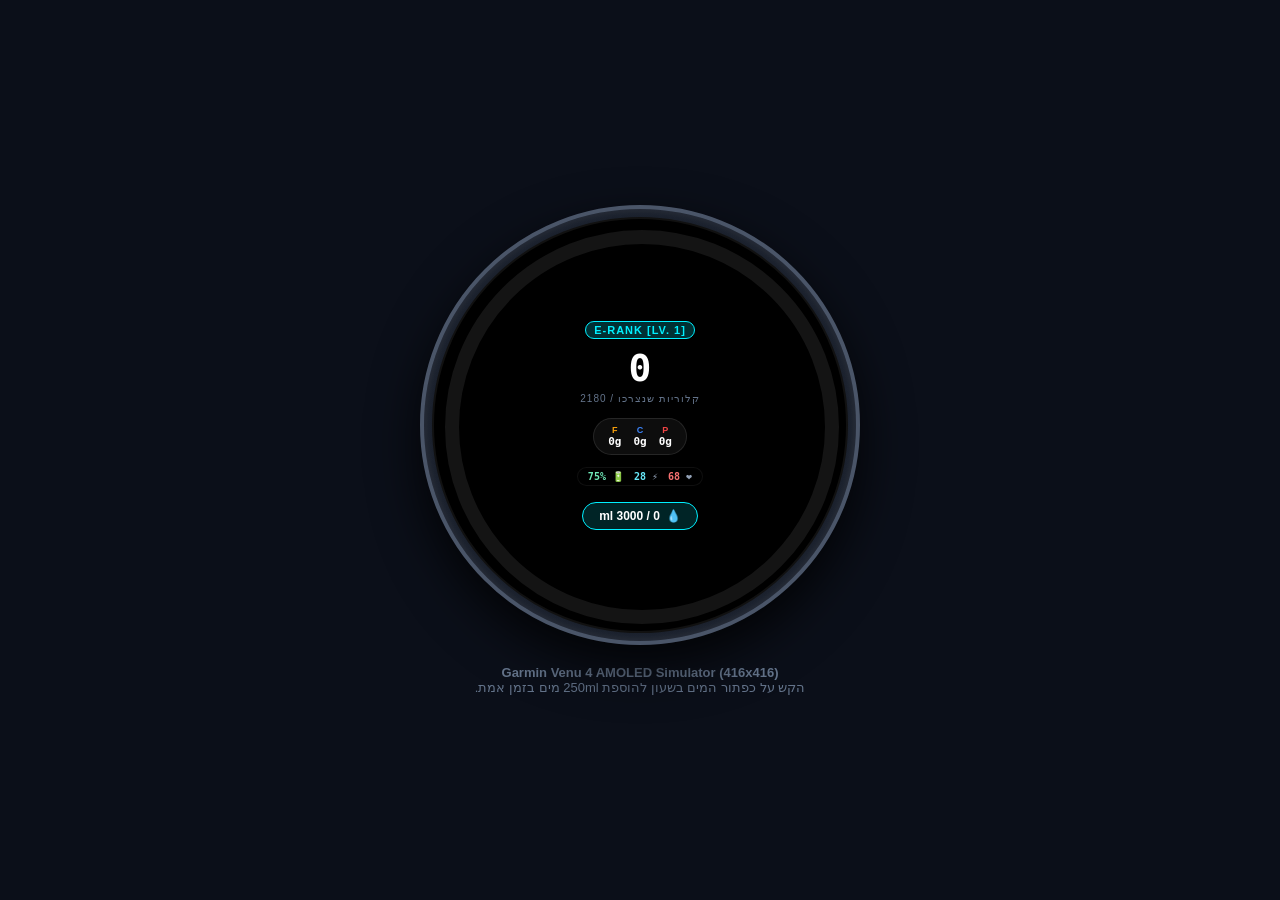
==== public/watch.html @ 8a44a3c0 "feat: Solo Leveling Fitness cloud deployment configuration" ====
<!DOCTYPE html>
<html lang="he" dir="rtl">
<head>
  <meta charset="UTF-8">
  <meta name="viewport" content="width=device-width, initial-scale=1.0, maximum-scale=1.0, user-scalable=no">
  <title>Garmin Venu 4 | Solo Leveling Watch Mode</title>
  <style>
    :root {
      --watch-bg: #000000;
      --cyan: #00f0ff;
      --blue: #3b82f6;
      --red: #ef4444;
      --yellow: #f59e0b;
      --green: #10b981;
      --text: #ffffff;
      --text-dim: #64748b;
    }

    * {
      box-sizing: border-box;
      margin: 0;
      padding: 0;
      user-select: none;
    }

    body {
      background-color: #0b0f19;
      color: var(--text);
      font-family: -apple-system, BlinkMacSystemFont, 'Segoe UI', Roboto, sans-serif;
      min-height: 100vh;
      display: flex;
      flex-direction: column;
      align-items: center;
      justify-content: center;
      padding: 20px;
    }

    .watch-case {
      width: 440px;
      height: 440px;
      background: radial-gradient(circle, #2d3748 0%, #1a202c 70%, #0d1117 100%);
      border-radius: 50%;
      display: flex;
      align-items: center;
      justify-content: center;
      box-shadow: 0 20px 50px rgba(0, 0, 0, 0.8), inset 0 0 10px rgba(255, 255, 255, 0.1);
      border: 4px solid #4a5568;
      position: relative;
    }

    /* Exact Garmin Venu 4 Screen Size (416x416 AMOLED) */
    .watch-screen {
      width: 416px;
      height: 416px;
      background: var(--watch-bg);
      border-radius: 50%;
      overflow: hidden;
      position: relative;
      display: flex;
      flex-direction: column;
      align-items: center;
      justify-content: center;
      padding: 30px;
      border: 2px solid #111;
    }

    /* Circular SVG Gauge for Watch */
    .watch-gauge-svg {
      position: absolute;
      top: 0;
      left: 0;
      width: 416px;
      height: 416px;
      transform: rotate(-90deg);
      pointer-events: none;
    }

    .watch-track {
      fill: none;
      stroke: rgba(255, 255, 255, 0.08);
      stroke-width: 14;
    }

    .watch-fill {
      fill: none;
      stroke: var(--cyan);
      stroke-width: 14;
      stroke-linecap: round;
      stroke-dasharray: 1200;
      stroke-dashoffset: 1200;
      transition: stroke-dashoffset 0.6s ease;
      filter: drop-shadow(0 0 8px var(--cyan));
    }

    .watch-content {
      z-index: 10;
      display: flex;
      flex-direction: column;
      align-items: center;
      gap: 6px;
      text-align: center;
    }

    .watch-rank-badge {
      background: rgba(0, 240, 255, 0.2);
      border: 1px solid var(--cyan);
      color: var(--cyan);
      font-size: 11px;
      font-weight: 800;
      padding: 2px 8px;
      border-radius: 12px;
      letter-spacing: 1px;
    }

    .watch-cal-large {
      font-size: 38px;
      font-weight: 900;
      font-family: 'SF Mono', Menlo, monospace;
      color: #ffffff;
      line-height: 1;
      margin-top: 4px;
    }

    .watch-cal-label {
      font-size: 10px;
      color: var(--text-dim);
      text-transform: uppercase;
      letter-spacing: 1px;
    }

    /* Mini Macro Triad */
    .watch-macros {
      display: flex;
      gap: 12px;
      margin-top: 8px;
      background: rgba(255, 255, 255, 0.05);
      padding: 6px 14px;
      border-radius: 20px;
      border: 1px solid rgba(255, 255, 255, 0.1);
    }

    .macro-col {
      display: flex;
      flex-direction: column;
      align-items: center;
      font-size: 10px;
    }

    .macro-tag {
      font-weight: 800;
      font-size: 9px;
    }

    .macro-tag.p { color: var(--red); }
    .macro-tag.c { color: var(--blue); }
    .macro-tag.f { color: var(--yellow); }

    .macro-num {
      font-family: 'SF Mono', monospace;
      font-size: 11px;
      font-weight: 700;
    }

    /* Water Quick Add Button on Watch */
    .watch-water-btn {
      margin-top: 10px;
      background: rgba(0, 240, 255, 0.15);
      border: 1px solid var(--cyan);
      color: #ffffff;
      padding: 6px 16px;
      border-radius: 20px;
      font-size: 12px;
      font-weight: 700;
      display: flex;
      align-items: center;
      gap: 6px;
      cursor: pointer;
      transition: transform 0.15s, background 0.15s;
    }

    .watch-water-btn:active {
      transform: scale(0.92);
      background: rgba(0, 240, 255, 0.35);
    }

    .watch-footer-info {
      margin-top: 20px;
      text-align: center;
      max-width: 440px;
      font-size: 13px;
      color: var(--text-dim);
    }
  </style>
</head>
<body>

  <div class="watch-case">
    <div class="watch-screen">
      <!-- 416x416 Circular Calorie Ring -->
      <svg class="watch-gauge-svg" viewBox="0 0 416 416">
        <circle class="watch-track" cx="208" cy="208" r="190" />
        <circle id="watch-fill" class="watch-fill" cx="208" cy="208" r="190" />
      </svg>

      <div class="watch-content">
        <div id="w-attent" style="display:none; font-size:9px; color:#f3e8ff; font-weight:800; background:rgba(168,85,247,0.3); border:1px solid #c084fc; border-radius:10px; padding:2px 8px; margin-bottom:2px; font-family:'SF Mono',monospace;">
          💊 ATTENT ACTIVE
        </div>
        <div id="w-rank" class="watch-rank-badge">E-RANK [LV. 1]</div>
        <div id="w-cals" class="watch-cal-large">0</div>
        <div class="watch-cal-label">קלוריות שנצרכו / <span id="w-tgt">2180</span></div>

        <div class="watch-macros">
          <div class="macro-col">
            <span class="macro-tag p">P</span>
            <span id="w-p" class="macro-num">0g</span>
          </div>
          <div class="macro-col">
            <span class="macro-tag c">C</span>
            <span id="w-c" class="macro-num">0g</span>
          </div>
          <div class="macro-col">
            <span class="macro-tag f">F</span>
            <span id="w-f" class="macro-num">0g</span>
          </div>
        </div>

        <!-- Biometrics Row -->
        <div id="w-biometrics" style="display:flex; gap:10px; font-size:10px; font-family:'SF Mono', monospace; color:#94a3b8; margin-top:6px; background:rgba(0,0,0,0.4); padding:3px 10px; border-radius:12px; border:1px solid rgba(255,255,255,0.06);">
          <span>❤️ <span id="w-hr" style="color:#f87171; font-weight:700;">68</span></span>
          <span>⚡ <span id="w-stress" style="color:#67e8f9; font-weight:700;">28</span></span>
          <span>🔋 <span id="w-bb" style="color:#6ee7b7; font-weight:700;">75%</span></span>
        </div>

        <button class="watch-water-btn" onclick="addWaterWatch()">
          <span>💧</span> <span id="w-water">0 / 3000 ml</span>
        </button>
      </div>
    </div>
  </div>

  <div class="watch-footer-info">
    <strong>Garmin Venu 4 AMOLED Simulator (416x416)</strong><br>
    הקש על כפתור המים בשעון להוספת 250ml מים בזמן אמת.
  </div>

  <script>
    // Circumference = 2 * PI * 190 ≈ 1193.8
    const CIRCUMFERENCE = 1193.8;

    async function updateWatch() {
      try {
        const res = await fetch('/api/garmin/status');
        const d = await res.json();

        document.getElementById('w-rank').innerText = `${d.rank.toUpperCase()} [LV. ${d.lvl}]`;
        document.getElementById('w-cals').innerText = d.cal;
        document.getElementById('w-tgt').innerText = d.cal_tgt;
        document.getElementById('w-p').innerText = `${Math.round(d.p)}g`;
        document.getElementById('w-c').innerText = `${Math.round(d.c)}g`;
        document.getElementById('w-f').innerText = `${Math.round(d.f)}g`;
        document.getElementById('w-water').innerText = `${d.w} / ${d.w_tgt} ml`;

        const pct = Math.min(1, d.cal / Math.max(1, d.cal_tgt));
        const offset = CIRCUMFERENCE - (pct * CIRCUMFERENCE);
        document.getElementById('watch-fill').style.strokeDashoffset = offset;

        // Attent Buff indicator
        const attEl = document.getElementById('w-attent');
        if (d.attent && d.attent.is_active) {
          attEl.style.display = 'block';
          attEl.innerText = `💊 ATTENT ${d.attent.dose_mg}mg (${d.attent.remaining_hours.toFixed(1)}h)`;
        } else {
          attEl.style.display = 'none';
        }

        // Biometrics
        if (d.biometrics) {
          document.getElementById('w-hr').innerText = d.biometrics.heart_rate || 68;
          document.getElementById('w-stress').innerText = d.biometrics.stress_level || 28;
          document.getElementById('w-bb').innerText = `${d.biometrics.body_battery || 75}%`;
        }
      } catch (e) {
        console.warn('Watch poll error:', e);
      }
    }

    async function addWaterWatch() {
      try {
        await fetch('/api/garmin/quick-water', {
          method: 'POST',
          headers: { 'Content-Type': 'application/json' },
          body: JSON.stringify({ amount_ml: 250 })
        });
        updateWatch();
      } catch (e) {
        console.error(e);
      }
    }

    setInterval(updateWatch, 3000);
    updateWatch();
  </script>
</body>
</html>
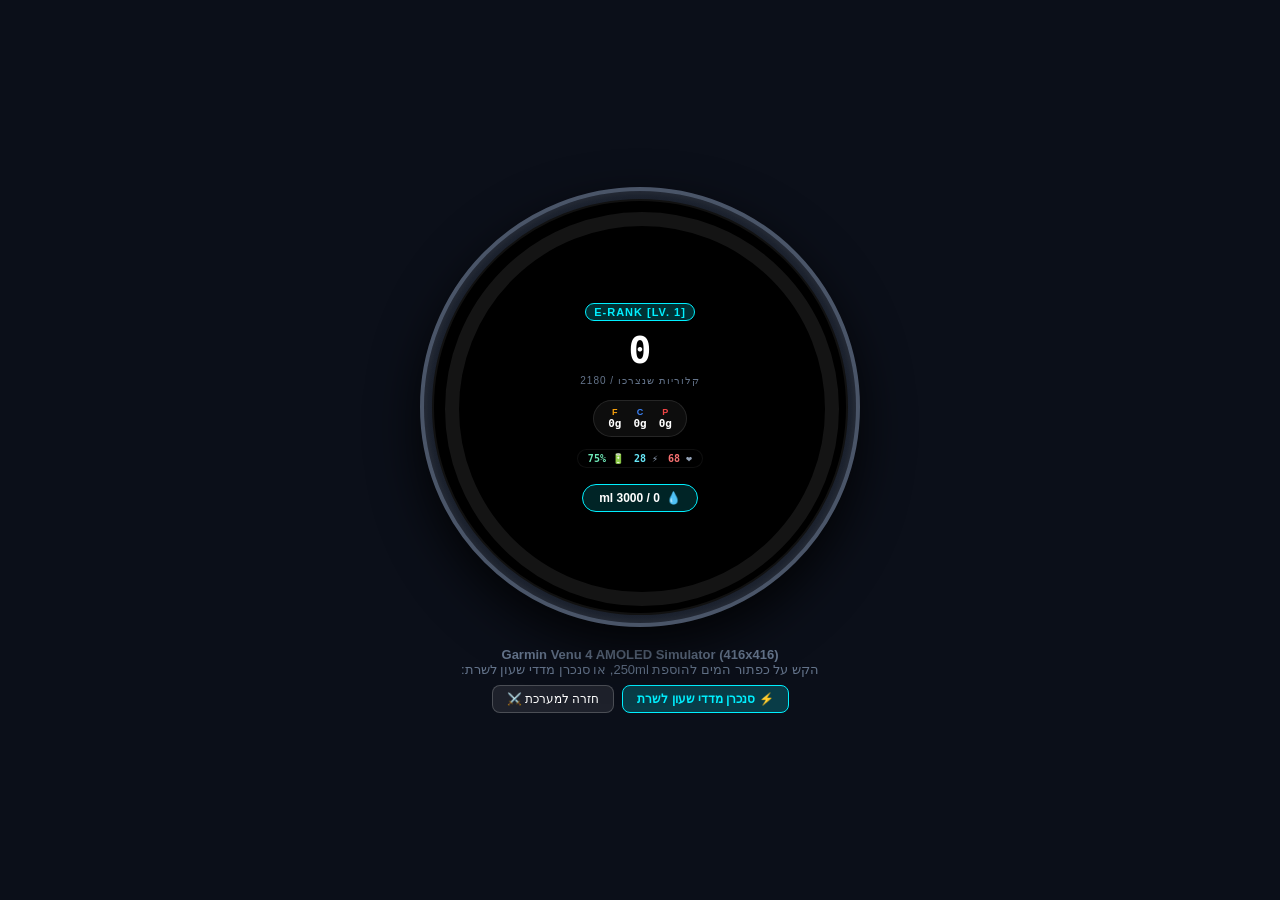
==== commit 288ee228: "feat(garmin): comprehensive multi-channel Garmin Venu 4 sync system with Webhooks, iOS Shortcuts, dr" ====
--- a/public/watch.html
+++ b/public/watch.html
@@ -239,9 +239,19 @@
     </div>
   </div>
 
-  <div class="watch-footer-info">
-    <strong>Garmin Venu 4 AMOLED Simulator (416x416)</strong><br>
-    הקש על כפתור המים בשעון להוספת 250ml מים בזמן אמת.
+  <div class="watch-footer-info" style="display:flex; flex-direction:column; align-items:center; gap:8px;">
+    <div>
+      <strong>Garmin Venu 4 AMOLED Simulator (416x416)</strong><br>
+      הקש על כפתור המים להוספת 250ml, או סנכרן מדדי שעון לשרת:
+    </div>
+    <div style="display:flex; gap:8px;">
+      <button onclick="syncWatchBiometrics()" style="background:rgba(0,240,255,0.2); border:1px solid #00f0ff; color:#00f0ff; padding:6px 14px; border-radius:8px; cursor:pointer; font-weight:800; font-size:12px;">
+        ⚡ סנכרן מדדי שעון לשרת
+      </button>
+      <a href="/" style="background:rgba(255,255,255,0.08); border:1px solid rgba(255,255,255,0.2); color:#fff; padding:6px 14px; border-radius:8px; text-decoration:none; font-size:12px;">
+        חזרה למערכת ⚔️
+      </a>
+    </div>
   </div>
 
   <script>
@@ -298,6 +308,21 @@
       }
     }
 
+    async function syncWatchBiometrics() {
+      try {
+        const res = await fetch('/api/garmin/smart-sync', {
+          method: 'POST',
+          headers: { 'Content-Type': 'application/json' },
+          body: JSON.stringify({ source: 'watch_simulator' })
+        });
+        const data = await res.json();
+        alert('מדדי שעון סונכרנו בהצלחה למערכת! ⚡');
+        updateWatch();
+      } catch (e) {
+        alert('שגיאה בסנכרון שעון');
+      }
+    }
+
     setInterval(updateWatch, 3000);
     updateWatch();
   </script>
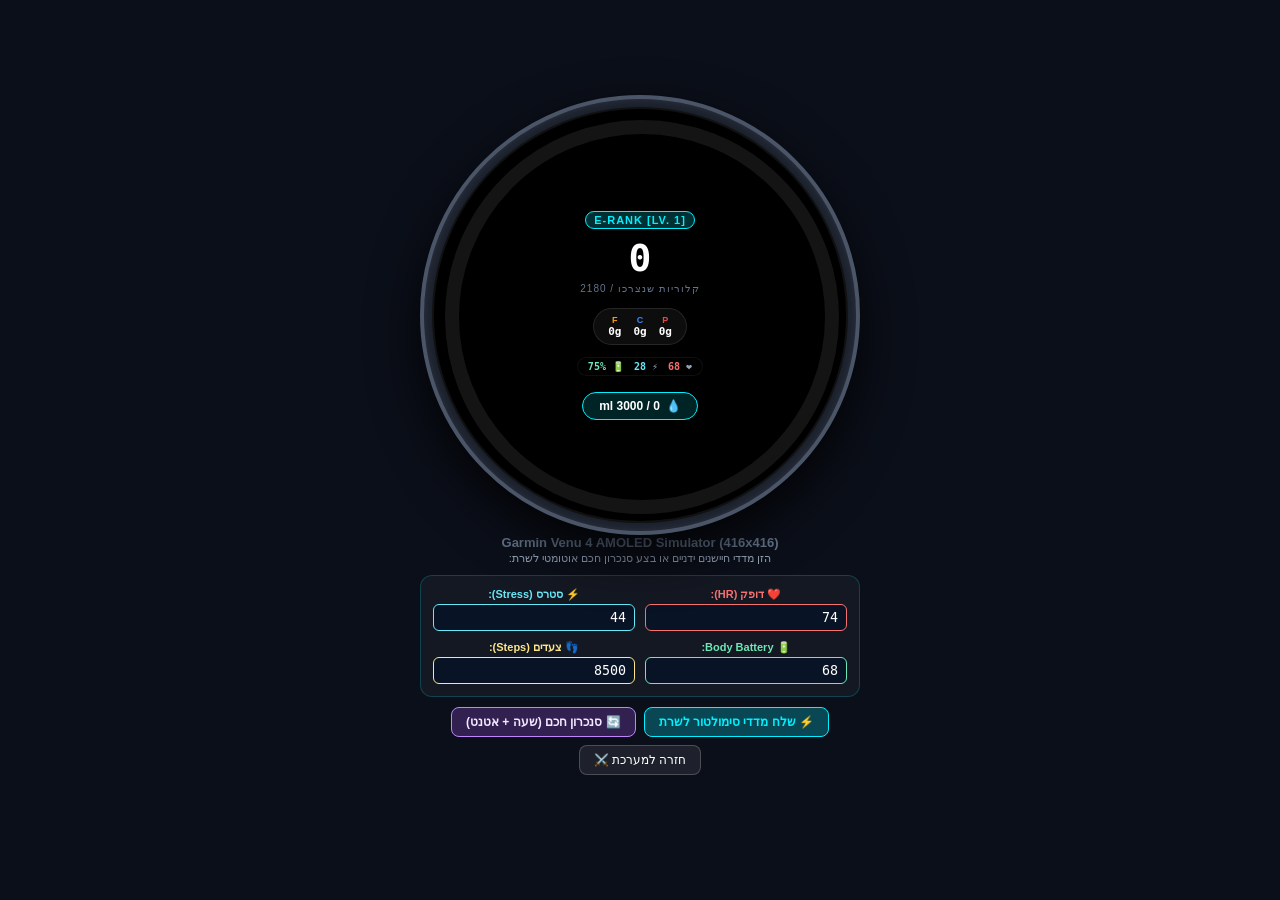
==== commit c0171ce9: "fix(garmin-attent): fix watch smart-sync deadlock and restore attent biometric normalization across " ====
--- a/public/watch.html
+++ b/public/watch.html
@@ -239,16 +239,40 @@
     </div>
   </div>
 
-  <div class="watch-footer-info" style="display:flex; flex-direction:column; align-items:center; gap:8px;">
-    <div>
+  <div class="watch-footer-info" style="display:flex; flex-direction:column; align-items:center; gap:10px; max-width:440px; margin:0 auto; padding-bottom:30px;">
+    <div style="text-align:center;">
       <strong>Garmin Venu 4 AMOLED Simulator (416x416)</strong><br>
-      הקש על כפתור המים להוספת 250ml, או סנכרן מדדי שעון לשרת:
+      <span style="font-size:11px; color:#94a3b8;">הזן מדדי חיישנים ידניים או בצע סנכרון חכם אוטומטי לשרת:</span>
     </div>
-    <div style="display:flex; gap:8px;">
-      <button onclick="syncWatchBiometrics()" style="background:rgba(0,240,255,0.2); border:1px solid #00f0ff; color:#00f0ff; padding:6px 14px; border-radius:8px; cursor:pointer; font-weight:800; font-size:12px;">
-        ⚡ סנכרן מדדי שעון לשרת
+
+    <!-- Interactive Sensor Controls -->
+    <div style="width:100%; background:rgba(255,255,255,0.04); border:1px solid rgba(0,240,255,0.2); border-radius:12px; padding:12px; display:grid; grid-template-columns:1fr 1fr; gap:10px; font-size:11px;">
+      <div>
+        <label style="color:#f87171; font-weight:700; display:block; margin-bottom:3px;">❤️ דופק (HR):</label>
+        <input type="number" id="sim-hr" value="74" min="40" max="200" style="width:100%; background:#091326; border:1px solid #f87171; color:#fff; border-radius:6px; padding:5px 8px; font-family:monospace;">
+      </div>
+      <div>
+        <label style="color:#67e8f9; font-weight:700; display:block; margin-bottom:3px;">⚡ סטרס (Stress):</label>
+        <input type="number" id="sim-stress" value="44" min="0" max="100" style="width:100%; background:#091326; border:1px solid #67e8f9; color:#fff; border-radius:6px; padding:5px 8px; font-family:monospace;">
+      </div>
+      <div>
+        <label style="color:#6ee7b7; font-weight:700; display:block; margin-bottom:3px;">🔋 Body Battery:</label>
+        <input type="number" id="sim-bb" value="68" min="5" max="100" style="width:100%; background:#091326; border:1px solid #6ee7b7; color:#fff; border-radius:6px; padding:5px 8px; font-family:monospace;">
+      </div>
+      <div>
+        <label style="color:#fde68a; font-weight:700; display:block; margin-bottom:3px;">👣 צעדים (Steps):</label>
+        <input type="number" id="sim-steps" value="8500" min="0" max="50000" style="width:100%; background:#091326; border:1px solid #fde68a; color:#fff; border-radius:6px; padding:5px 8px; font-family:monospace;">
+      </div>
+    </div>
+
+    <div style="display:flex; gap:8px; flex-wrap:wrap; justify-content:center;">
+      <button onclick="syncSimulatedBiometrics()" style="background:rgba(0,240,255,0.25); border:1px solid #00f0ff; color:#00f0ff; padding:7px 14px; border-radius:8px; cursor:pointer; font-weight:800; font-size:12px;">
+        ⚡ שלח מדדי סימולטור לשרת
       </button>
-      <a href="/" style="background:rgba(255,255,255,0.08); border:1px solid rgba(255,255,255,0.2); color:#fff; padding:6px 14px; border-radius:8px; text-decoration:none; font-size:12px;">
+      <button onclick="syncWatchBiometrics()" style="background:rgba(168,85,247,0.25); border:1px solid #c084fc; color:#f3e8ff; padding:7px 14px; border-radius:8px; cursor:pointer; font-weight:800; font-size:12px;">
+        🔄 סנכרון חכם (שעה + אטנט)
+      </button>
+      <a href="/" style="background:rgba(255,255,255,0.08); border:1px solid rgba(255,255,255,0.2); color:#fff; padding:7px 14px; border-radius:8px; text-decoration:none; font-size:12px;">
         חזרה למערכת ⚔️
       </a>
     </div>
@@ -279,7 +303,8 @@
         const attEl = document.getElementById('w-attent');
         if (d.attent && d.attent.is_active) {
           attEl.style.display = 'block';
-          attEl.innerText = `💊 ATTENT ${d.attent.dose_mg}mg (${d.attent.remaining_hours.toFixed(1)}h)`;
+          const normText = d.attent_normalization?.is_active ? ' [FILTER ON]' : '';
+          attEl.innerText = `💊 ATTENT ${d.attent.dose_mg}mg (${d.attent.remaining_hours.toFixed(1)}h)${normText}`;
         } else {
           attEl.style.display = 'none';
         }
@@ -305,6 +330,32 @@
         updateWatch();
       } catch (e) {
         console.error(e);
+      }
+    }
+
+    async function syncSimulatedBiometrics() {
+      const hr = parseInt(document.getElementById('sim-hr')?.value) || 72;
+      const stress = parseInt(document.getElementById('sim-stress')?.value) || 35;
+      const bb = parseInt(document.getElementById('sim-bb')?.value) || 70;
+      const steps = parseInt(document.getElementById('sim-steps')?.value) || 8500;
+
+      try {
+        const res = await fetch('/api/garmin/smart-sync', {
+          method: 'POST',
+          headers: { 'Content-Type': 'application/json' },
+          body: JSON.stringify({
+            source: 'watch_simulator',
+            heart_rate: hr,
+            stress_level: stress,
+            body_battery: bb,
+            steps: steps
+          })
+        });
+        const data = await res.json();
+        alert('מדדי שעון מותאמים סונכרנו בהצלחה! ⚡');
+        updateWatch();
+      } catch (e) {
+        alert('שגיאה בסנכרון שעון: ' + e.message);
       }
     }
 
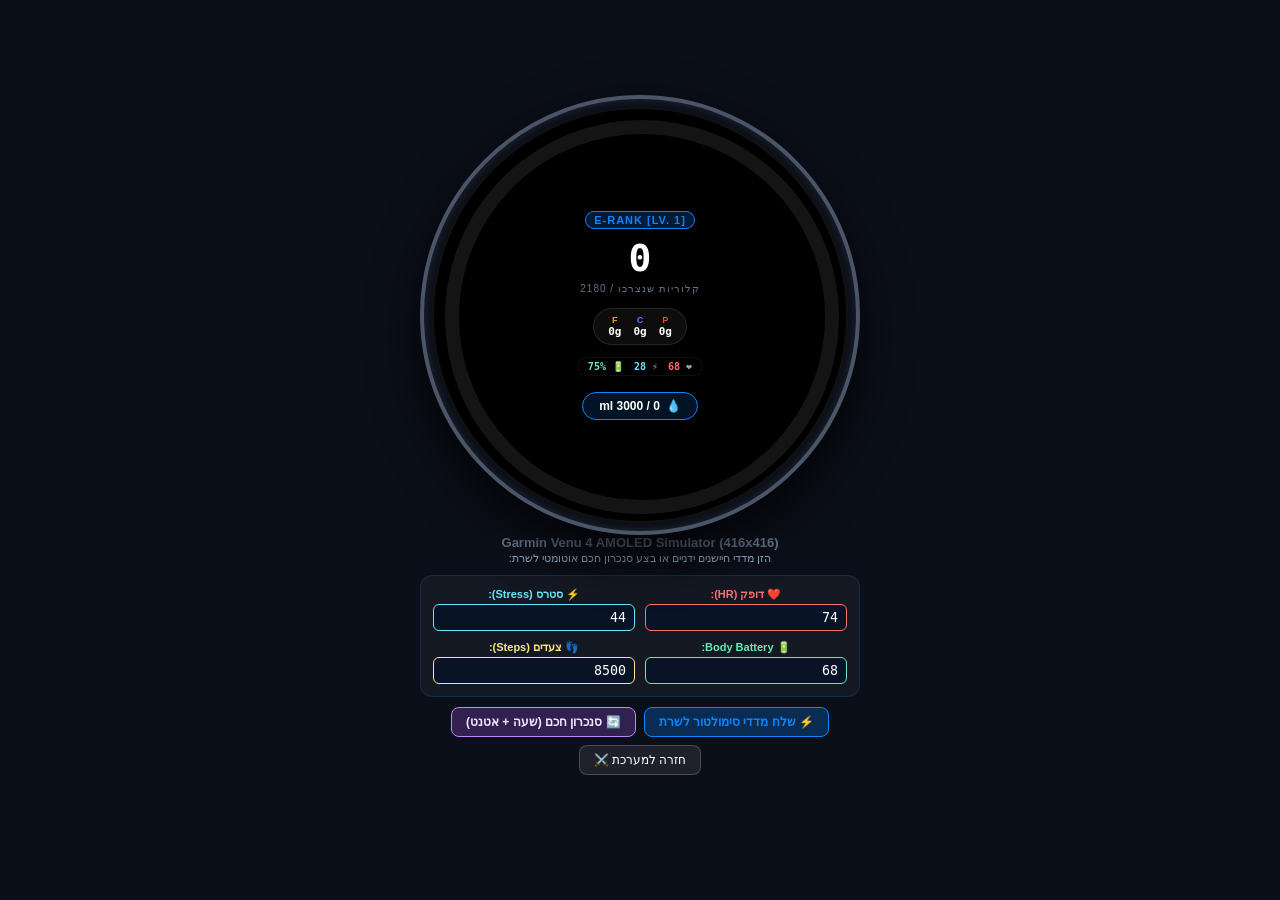
==== commit 891a077a: "ios-redesign: clean native iOS dark visual language - Remap neon cyan palette to iOS blue #0A84FF ac" ====
--- a/public/watch.html
+++ b/public/watch.html
@@ -7,7 +7,7 @@
   <style>
     :root {
       --watch-bg: #000000;
-      --cyan: #00f0ff;
+      --cyan: #0A84FF;
       --blue: #3b82f6;
       --red: #ef4444;
       --yellow: #f59e0b;
@@ -38,7 +38,7 @@
     .watch-case {
       width: 440px;
       height: 440px;
-      background: radial-gradient(circle, #2d3748 0%, #1a202c 70%, #0d1117 100%);
+      background: none;
       border-radius: 50%;
       display: flex;
       align-items: center;
@@ -102,7 +102,7 @@
     }
 
     .watch-rank-badge {
-      background: rgba(0, 240, 255, 0.2);
+      background: rgba(10, 132, 255, 0.2);
       border: 1px solid var(--cyan);
       color: var(--cyan);
       font-size: 11px;
@@ -164,7 +164,7 @@
     /* Water Quick Add Button on Watch */
     .watch-water-btn {
       margin-top: 10px;
-      background: rgba(0, 240, 255, 0.15);
+      background: rgba(10, 132, 255, 0.15);
       border: 1px solid var(--cyan);
       color: #ffffff;
       padding: 6px 16px;
@@ -180,7 +180,7 @@
 
     .watch-water-btn:active {
       transform: scale(0.92);
-      background: rgba(0, 240, 255, 0.35);
+      background: rgba(10, 132, 255, 0.35);
     }
 
     .watch-footer-info {
@@ -246,7 +246,7 @@
     </div>
 
     <!-- Interactive Sensor Controls -->
-    <div style="width:100%; background:rgba(255,255,255,0.04); border:1px solid rgba(0,240,255,0.2); border-radius:12px; padding:12px; display:grid; grid-template-columns:1fr 1fr; gap:10px; font-size:11px;">
+    <div style="width:100%; background:rgba(255,255,255,0.04); border:1px solid rgba(10, 132, 255,0.2); border-radius:12px; padding:12px; display:grid; grid-template-columns:1fr 1fr; gap:10px; font-size:11px;">
       <div>
         <label style="color:#f87171; font-weight:700; display:block; margin-bottom:3px;">❤️ דופק (HR):</label>
         <input type="number" id="sim-hr" value="74" min="40" max="200" style="width:100%; background:#091326; border:1px solid #f87171; color:#fff; border-radius:6px; padding:5px 8px; font-family:monospace;">
@@ -266,7 +266,7 @@
     </div>
 
     <div style="display:flex; gap:8px; flex-wrap:wrap; justify-content:center;">
-      <button onclick="syncSimulatedBiometrics()" style="background:rgba(0,240,255,0.25); border:1px solid #00f0ff; color:#00f0ff; padding:7px 14px; border-radius:8px; cursor:pointer; font-weight:800; font-size:12px;">
+      <button onclick="syncSimulatedBiometrics()" style="background:rgba(10, 132, 255,0.25); border:1px solid #0A84FF; color:#0A84FF; padding:7px 14px; border-radius:8px; cursor:pointer; font-weight:800; font-size:12px;">
         ⚡ שלח מדדי סימולטור לשרת
       </button>
       <button onclick="syncWatchBiometrics()" style="background:rgba(168,85,247,0.25); border:1px solid #c084fc; color:#f3e8ff; padding:7px 14px; border-radius:8px; cursor:pointer; font-weight:800; font-size:12px;">
